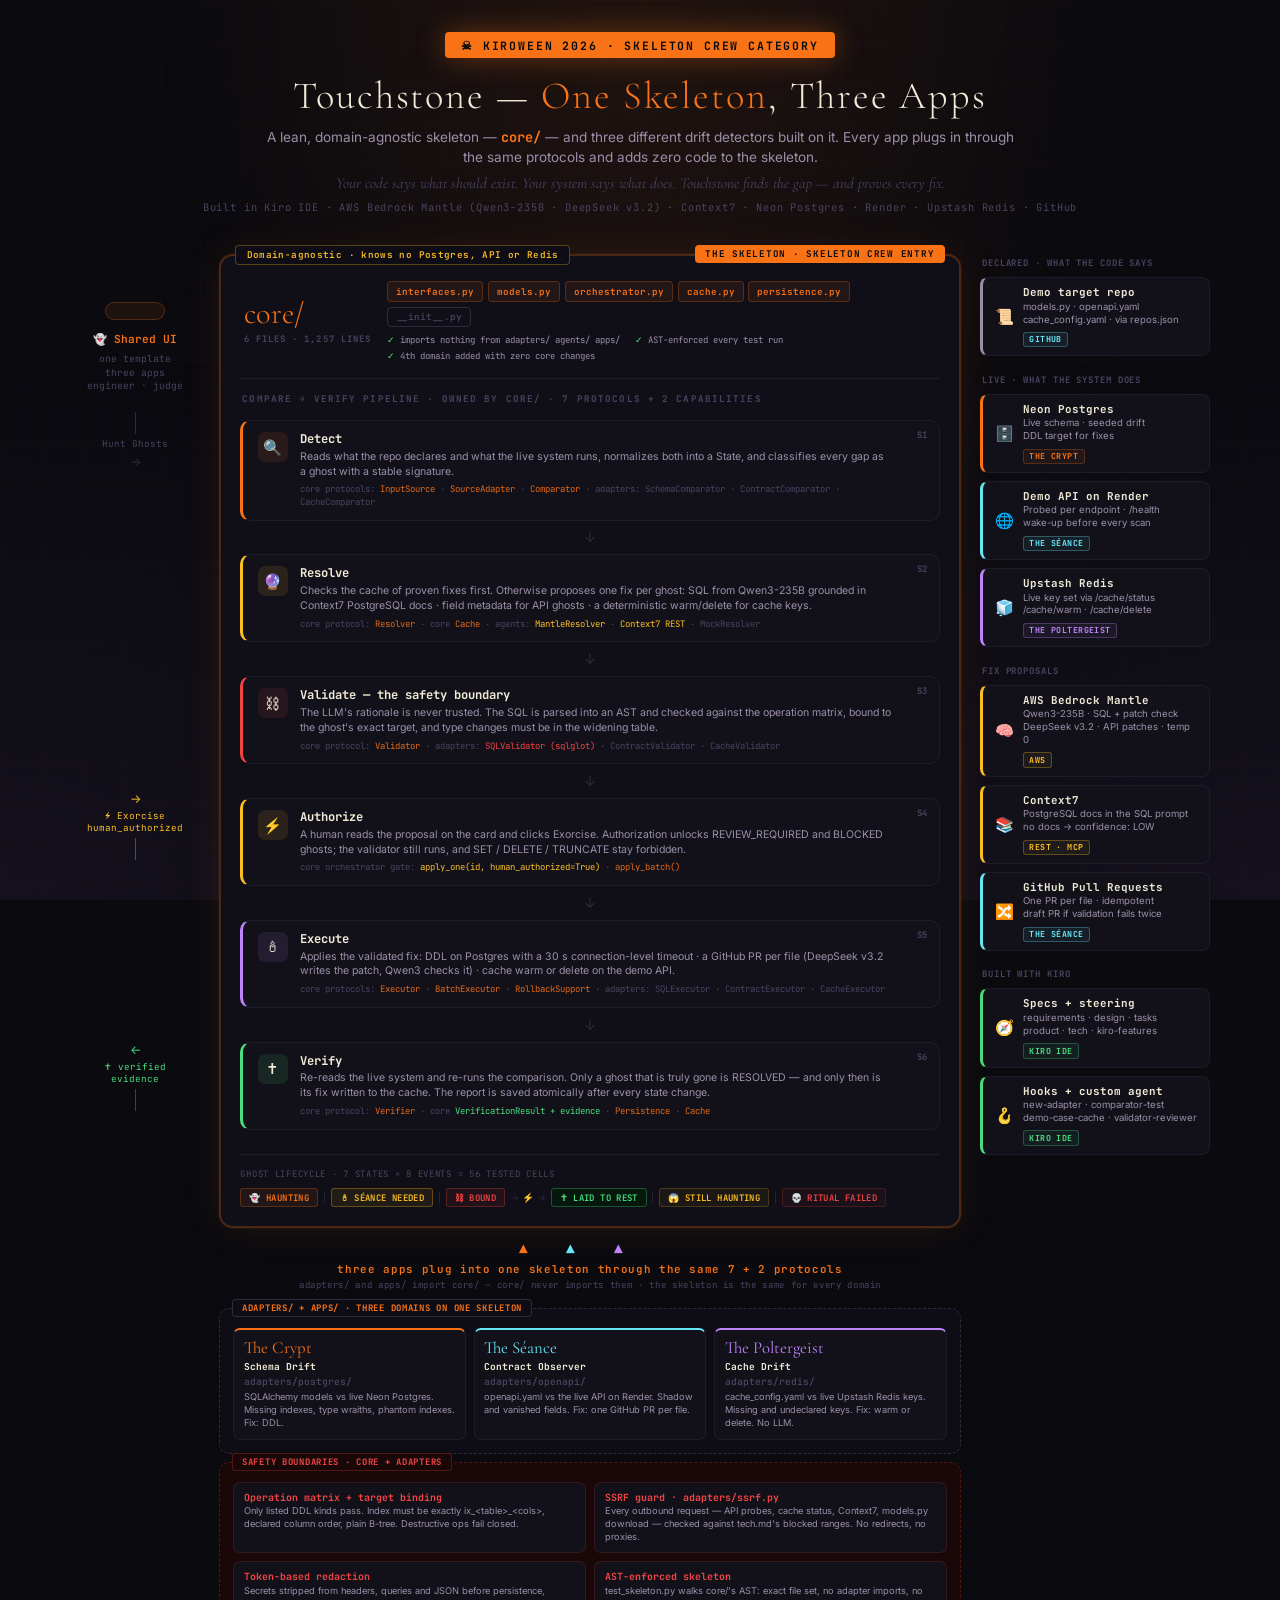
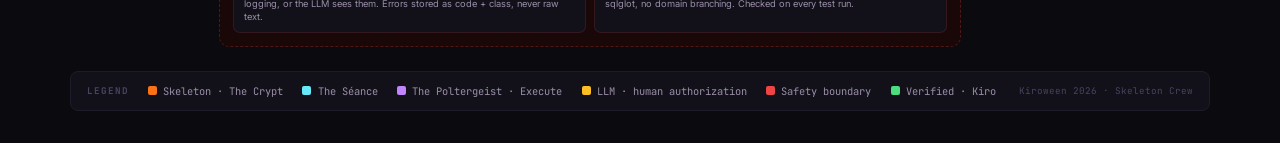
==== docs/architecture.html @ 399aed04 "feat(deploy): one Dockerfile per app, Render Blueprint, architecture diagram Each app has its own Do" ====
<!DOCTYPE html>
<html lang="en">
<head>
<meta charset="utf-8">
<title>Touchstone Architecture</title>
<link rel="stylesheet" href="https://fonts.googleapis.com/css2?family=JetBrains+Mono:wght@400;600;700&family=Cormorant+Garamond:wght@300;400&family=Inter:wght@400;500;600&display=swap">

<style>
  :root {
    /* Touchstone UI palette (apps/shared/ui/style.css) */
    --bg:            #0a0a0f;
    --bg-card:       #12111a;
    --bg-card-alt:   #0e0d15;
    --bg-pipeline:   #100f17;
    --border:        #1e1c2a;
    --border-accent: #2e2a3d;
    --text-primary:  #f0ead6;
    --text-secondary:#9b8fa8;
    --text-muted:    #4a4360;
    --pumpkin:       #f97316;
    --pumpkin-dim:   rgba(249,115,22,0.08);
    --pumpkin-mid:   rgba(249,115,22,0.25);
    --amber:         #fbbf24;
    --blood:         #ef4444;
    --blood-dim:     #1a0808;
    --spirit:        #4ade80;
    --spirit-dim:    #06180d;
    --seance:        #67e8f9;
    --polter:        #c084fc;
    --connector:     #2e2a3d;
    --font-mono:     'JetBrains Mono', 'Courier New', monospace;
    --font-sans:     'Inter', -apple-system, sans-serif;
    --font-display:  'Cormorant Garamond', Georgia, serif;
  }

  * { box-sizing: border-box; margin: 0; padding: 0; }

  body {
    background: var(--bg);
    color: var(--text-primary);
    font-family: var(--font-sans);
    padding: 2rem;
    min-height: 100svh;
  }

  /* faint grid + fog */
  body::before {
    content: '';
    position: fixed;
    inset: 0;
    background-image:
      linear-gradient(rgba(249,115,22,0.022) 1px, transparent 1px),
      linear-gradient(90deg, rgba(249,115,22,0.022) 1px, transparent 1px);
    background-size: 40px 40px;
    pointer-events: none;
  }
  body::after {
    content: '';
    position: fixed;
    inset: 0;
    background:
      radial-gradient(ellipse at 50% -10%, rgba(249,115,22,0.10), transparent 55%),
      radial-gradient(ellipse at 0% 100%, rgba(192,132,252,0.06), transparent 45%),
      radial-gradient(ellipse at 100% 100%, rgba(192,132,252,0.06), transparent 45%);
    pointer-events: none;
  }

  /* ── Header ── */
  .page-header { text-align: center; margin-bottom: 2.5rem; position: relative; z-index: 1; }
  .page-header h1 {
    font-family: var(--font-display);
    font-size: 2rem;
    font-weight: 300;
    letter-spacing: 0.05em;
  }
  .page-header h1 span { color: var(--pumpkin); }
  .page-header .tagline {
    font-family: var(--font-display);
    font-style: italic;
    font-size: 1rem;
    color: var(--text-secondary);
    margin-top: 0.3rem;
  }
  .page-header .sub {
    font-family: var(--font-mono);
    font-size: 0.65rem;
    color: var(--text-muted);
    margin-top: 0.5rem;
    letter-spacing: 0.08em;
  }

  /* ── Diagram grid ── */
  .diagram {
    display: grid;
    grid-template-columns: 130px 1fr 230px;
    align-items: start;
    max-width: 1140px;
    margin: 0 auto;
    position: relative;
    z-index: 1;
  }

  /* ── Entry column ── */
  .entry-col { display: flex; flex-direction: column; align-items: center; padding-top: 3rem; gap: 0.4rem; }

  .ghost-ring {
    width: 60px; height: 18px;
    border-radius: 100px;
    border: 1.5px solid var(--pumpkin-mid);
    position: relative;
    overflow: hidden;
    background: var(--pumpkin-dim);
  }
  .ghost-ring::before {
    content: '';
    position: absolute;
    top: -2px; left: -60%;
    width: 50%; height: calc(100% + 4px);
    background: linear-gradient(90deg, transparent, var(--pumpkin), transparent);
    filter: blur(1px);
    animation: sweep 2.5s ease-in-out infinite;
  }
  @keyframes sweep {
    0% { left: -60%; opacity: 0; } 15% { opacity: 1; } 85% { opacity: 1; } 100% { left: 110%; opacity: 0; }
  }
  @media (prefers-reduced-motion: reduce) { .ghost-ring::before { animation: none; left: 20%; opacity: 0.7; } }

  .entry-label { font-family: var(--font-mono); font-size: 0.7rem; font-weight: 600; color: var(--pumpkin); text-align: center; margin-top: 0.35rem; }
  .entry-sub { font-family: var(--font-mono); font-size: 0.6rem; color: var(--text-muted); text-align: center; max-width: 115px; line-height: 1.4; }

  .entry-arrow { display: flex; flex-direction: column; align-items: center; gap: 0.25rem; margin-top: 0.8rem; }
  .v-line { width: 1px; height: 22px; background: var(--connector); }
  .arrow-label { font-family: var(--font-mono); font-size: 0.58rem; color: var(--text-muted); text-align: center; }
  .arrow-tip { font-size: 0.75rem; color: var(--connector); }
  .entry-arrow.exorcise { margin-top: 19.75rem; }
  .entry-arrow.exorcise .arrow-label, .entry-arrow.exorcise .arrow-tip { color: var(--amber); }
  .entry-arrow.exorcise .v-line { background: var(--amber); opacity: 0.35; }
  .entry-arrow.returns { margin-top: 11rem; }
  .entry-arrow.returns .arrow-label, .entry-arrow.returns .arrow-tip { color: var(--spirit); }
  .entry-arrow.returns .v-line { background: var(--spirit); opacity: 0.35; }

  /* ── Pipeline column ── */
  .pipeline-col { padding: 0 1.2rem; }
  .pipeline-boundary {
    border: 2px solid var(--pumpkin-mid);
    border-radius: 14px;
    padding: 1.2rem;
    background: var(--bg-pipeline);
    position: relative;
    box-shadow: 0 0 0 1px rgba(249,115,22,0.06), 0 0 42px rgba(249,115,22,0.10);
  }

  /* ── Skeleton header (core/ is the Skeleton Crew entry) ── */
  .skeleton-head {
    display: grid;
    grid-template-columns: auto 1fr;
    gap: 1rem;
    align-items: center;
    padding: 0.4rem 0.2rem 1rem;
    margin-bottom: 0.9rem;
    border-bottom: 1px solid var(--border);
  }
  .skeleton-title { font-family: var(--font-display); font-size: 1.9rem; font-weight: 300; line-height: 1; color: var(--pumpkin); }
  .skeleton-title small { display: block; font-family: var(--font-mono); font-size: 0.56rem; font-weight: 700; color: var(--text-muted); letter-spacing: 0.12em; text-transform: uppercase; margin-top: 0.35rem; }
  .file-chips { display: flex; flex-wrap: wrap; gap: 0.3rem; }
  .file-chip {
    font-family: var(--font-mono); font-size: 0.58rem; font-weight: 600;
    padding: 0.2rem 0.5rem; border-radius: 4px;
    background: var(--pumpkin-dim); border: 1px solid var(--pumpkin-mid); color: var(--pumpkin);
  }
  .file-chip.dim { background: transparent; border-color: var(--border-accent); color: var(--text-muted); }
  .skeleton-proof { display: flex; flex-wrap: wrap; gap: 0.25rem 0.9rem; margin-top: 0.45rem; }
  .skeleton-proof span { font-family: var(--font-mono); font-size: 0.56rem; color: var(--text-secondary); }
  .skeleton-proof span::before { content: '✓ '; color: var(--spirit); }

  /* ── Plug-in connector between adapters and core ── */
  .plug {
    text-align: center;
    font-family: var(--font-mono); font-size: 0.6rem; font-weight: 600;
    color: var(--pumpkin); letter-spacing: 0.06em;
    padding: 0.55rem 0 0.45rem;
  }
  .plug small { display: block; color: var(--text-muted); font-weight: 400; margin-top: 0.15rem; }
  .plug { font-size: 0.68rem; padding: 0.7rem 0 0.55rem; }
  .plug-arrows { display: block; font-size: 0.9rem; letter-spacing: 2.4rem; margin-bottom: 0.25rem; }
  .plug-arrows i { font-style: normal; }

  /* ── Category ribbon + Skeleton Crew header ── */
  .category-ribbon {
    display: inline-block; margin-bottom: 0.9rem;
    font-family: var(--font-mono); font-size: 0.72rem; font-weight: 700;
    letter-spacing: 0.16em; text-transform: uppercase;
    color: #0a0a0f; background: var(--pumpkin);
    padding: 0.35rem 1rem; border-radius: 4px;
    box-shadow: 0 0 28px rgba(249,115,22,0.35);
  }
  .page-header h1 { font-size: 2.4rem; }
  .page-header .tagline {
    font-style: normal; font-family: var(--font-sans); font-size: 0.85rem;
    max-width: 760px; margin: 0.5rem auto 0; line-height: 1.5;
  }
  .page-header .tagline b { color: var(--pumpkin); font-family: var(--font-mono); font-weight: 700; }
  .page-header .pitch {
    font-family: var(--font-display); font-style: italic; font-size: 0.95rem;
    color: var(--text-muted); margin-top: 0.4rem;
  }
  .pipeline-badge {
    position: absolute; top: -11px; right: 14px;
    background: var(--pumpkin); color: #0a0a0f;
    font-family: var(--font-mono); font-size: 0.58rem; font-weight: 700;
    padding: 0.18rem 0.65rem; border-radius: 4px; letter-spacing: 0.08em;
  }
  .pipeline-sub-badge {
    position: absolute; top: -11px; left: 14px;
    background: var(--bg-card-alt); color: var(--amber);
    font-family: var(--font-mono); font-size: 0.58rem; font-weight: 600;
    padding: 0.18rem 0.65rem; border-radius: 4px;
    border: 1px solid rgba(251,191,36,0.3); letter-spacing: 0.04em;
  }
  .pipeline-label {
    font-family: var(--font-mono); font-size: 0.58rem; font-weight: 700;
    color: var(--text-muted); letter-spacing: 0.12em; text-transform: uppercase;
    margin-bottom: 0.9rem; padding-left: 2px;
  }
  .stages-stack { display: flex; flex-direction: column; gap: 0.5rem; }

  /* ── Stage cards ── */
  .stage-card {
    background: var(--bg-card);
    border: 1.5px solid var(--border);
    border-radius: 10px;
    padding: 0.7rem 0.9rem;
    display: flex; align-items: flex-start; gap: 0.75rem;
    position: relative;
  }
  .stage-card.detect   { border-left: 3px solid var(--pumpkin); }
  .stage-card.resolve  { border-left: 3px solid var(--amber); }
  .stage-card.validate { border-left: 3px solid var(--blood); }
  .stage-card.human    { border-left: 3px solid var(--amber); }
  .stage-card.execute  { border-left: 3px solid var(--polter); }
  .stage-card.verify   { border-left: 3px solid var(--spirit); }

  .stage-num {
    font-family: var(--font-mono); font-size: 0.56rem; font-weight: 700;
    color: var(--text-muted); position: absolute; top: 0.5rem; right: 0.7rem; letter-spacing: 0.04em;
  }
  .stage-icon {
    width: 30px; height: 30px; border-radius: 7px;
    display: flex; align-items: center; justify-content: center;
    font-size: 0.95rem; flex-shrink: 0;
  }
  .icon-detect   { background: rgba(249,115,22,0.10); }
  .icon-resolve  { background: rgba(251,191,36,0.10); }
  .icon-validate { background: rgba(239,68,68,0.10); }
  .icon-human    { background: rgba(251,191,36,0.10); }
  .icon-execute  { background: rgba(192,132,252,0.10); }
  .icon-verify   { background: rgba(74,222,128,0.10); }

  .stage-info { flex: 1; min-width: 0; padding-right: 2rem; }
  .stage-name { font-family: var(--font-mono); font-size: 0.76rem; font-weight: 700; line-height: 1.2; }
  .stage-desc { font-size: 0.66rem; color: var(--text-secondary); margin-top: 0.2rem; line-height: 1.4; }
  .stage-tools { font-family: var(--font-mono); font-size: 0.56rem; color: var(--text-muted); margin-top: 0.25rem; line-height: 1.4; }
  .stage-tools span   { color: var(--pumpkin); opacity: 0.9; }
  .stage-tools .amber { color: var(--amber); opacity: 1; }
  .stage-tools .blood { color: var(--blood); opacity: 1; }
  .stage-tools .spirit{ color: var(--spirit); opacity: 1; }

  .flow-arrow { text-align: center; color: var(--connector); font-size: 0.9rem; padding: 0.1rem 0; user-select: none; line-height: 1; }
  .flow-arrow.lbl { font-family: var(--font-mono); font-size: 0.58rem; color: var(--text-muted); }

  /* ── Apps boundary (three apps, one skeleton) ── */
  .apps-boundary {
    border: 1px dashed var(--border-accent);
    border-radius: 10px;
    padding: 0.8rem;
    background: var(--bg-card-alt);
    position: relative;
    margin-top: 0.5rem;
  }
  .boundary-badge {
    position: absolute; top: -10px; left: 12px;
    font-family: var(--font-mono); font-size: 0.56rem; font-weight: 700;
    padding: 0.15rem 0.55rem; border-radius: 3px;
    letter-spacing: 0.08em; text-transform: uppercase;
  }
  .apps-boundary .boundary-badge { background: var(--bg-card-alt); color: var(--pumpkin); border: 1px solid var(--border-accent); }
  .apps-row { display: grid; grid-template-columns: repeat(3, 1fr); gap: 0.5rem; margin-top: 0.4rem; }
  .app-box { background: var(--bg-card); border: 1px solid var(--border); border-radius: 7px; padding: 0.55rem 0.6rem; border-top: 2px solid; }
  .app-box.crypt  { border-top-color: var(--pumpkin); }
  .app-box.seance { border-top-color: var(--seance); }
  .app-box.polter { border-top-color: var(--polter); }
  .app-title { font-family: var(--font-display); font-size: 1.05rem; font-weight: 400; line-height: 1.1; }
  .app-box.crypt  .app-title { color: var(--pumpkin); }
  .app-box.seance .app-title { color: var(--seance); }
  .app-box.polter .app-title { color: var(--polter); }
  .app-name { font-family: var(--font-mono); font-size: 0.6rem; font-weight: 700; color: var(--text-primary); margin-top: 0.15rem; }
  .app-desc { font-size: 0.58rem; color: var(--text-secondary); margin-top: 0.2rem; line-height: 1.4; }

  /* ── Safety boundary ── */
  .safety-boundary {
    border: 1px dashed rgba(239,68,68,0.25);
    border-radius: 10px;
    padding: 0.8rem;
    background: var(--blood-dim);
    position: relative;
    margin-top: 0.5rem;
  }
  .safety-boundary .boundary-badge { background: var(--blood-dim); color: var(--blood); border: 1px solid rgba(239,68,68,0.25); }
  .safety-row { display: grid; grid-template-columns: 1fr 1fr; gap: 0.5rem; margin-top: 0.4rem; }
  .safety-box { background: var(--bg-card); border: 1px solid rgba(239,68,68,0.15); border-radius: 7px; padding: 0.5rem 0.6rem; }
  .safety-name { font-family: var(--font-mono); font-size: 0.62rem; font-weight: 700; color: var(--blood); }
  .safety-desc { font-size: 0.58rem; color: var(--text-secondary); margin-top: 0.1rem; line-height: 1.4; }

  /* ── State bar ── */
  .state-bar {
    margin-top: 1rem; padding-top: 0.85rem;
    border-top: 1px solid var(--border);
    display: flex; flex-wrap: wrap; gap: 0.3rem; align-items: center;
  }
  .state-bar-label {
    font-family: var(--font-mono); font-size: 0.56rem; color: var(--text-muted);
    letter-spacing: 0.08em; text-transform: uppercase; width: 100%; margin-bottom: 0.2rem;
  }
  .state-pill {
    font-family: var(--font-mono); font-size: 0.56rem; font-weight: 600;
    padding: 0.15rem 0.5rem; border-radius: 3px;
    background: var(--bg-card-alt); border: 1px solid var(--border);
    color: var(--text-muted); letter-spacing: 0.04em;
  }
  .state-pill.pending  { background: rgba(249,115,22,0.08); border-color: var(--pumpkin-mid); color: var(--pumpkin); }
  .state-pill.review   { background: rgba(251,191,36,0.08); border-color: rgba(251,191,36,0.3); color: var(--amber); }
  .state-pill.blocked  { background: rgba(239,68,68,0.08); border-color: rgba(239,68,68,0.3); color: var(--blood); }
  .state-pill.resolved { background: var(--spirit-dim); border-color: rgba(74,222,128,0.3); color: var(--spirit); }
  .state-pill.still    { background: rgba(251,191,36,0.05); border-color: rgba(251,191,36,0.2); color: var(--amber); }
  .state-pill.failed   { background: rgba(239,68,68,0.05); border-color: rgba(239,68,68,0.2); color: var(--blood); }
  .state-arrow { font-size: 0.6rem; color: var(--border-accent); }

  /* ── Services column ── */
  .tools-col { display: flex; flex-direction: column; gap: 0.5rem; padding-top: 0.2rem; }
  .tool-group-label {
    font-family: var(--font-mono); font-size: 0.56rem; font-weight: 700;
    letter-spacing: 0.1em; text-transform: uppercase; color: var(--text-muted);
    padding-left: 2px; margin-top: 0.6rem;
  }
  .tool-group-label:first-child { margin-top: 0; }
  .tool-card {
    background: var(--bg-card);
    border: 1.5px solid var(--border);
    border-radius: 8px;
    padding: 0.5rem 0.75rem;
    display: flex; align-items: center; gap: 0.55rem;
  }
  .tool-card.declared-t { border-left: 3px solid var(--text-secondary); }
  .tool-card.crypt-t    { border-left: 3px solid var(--pumpkin); }
  .tool-card.seance-t   { border-left: 3px solid var(--seance); }
  .tool-card.polter-t   { border-left: 3px solid var(--polter); }
  .tool-card.llm-t      { border-left: 3px solid var(--amber); }
  .tool-card.kiro-t     { border-left: 3px solid var(--spirit); }

  .tool-emoji { font-size: 0.95rem; flex-shrink: 0; }
  .tool-info  { min-width: 0; }
  .tool-name  { font-family: var(--font-mono); font-size: 0.68rem; font-weight: 700; line-height: 1.2; }
  .tool-desc  { font-size: 0.6rem; color: var(--text-secondary); line-height: 1.35; margin-top: 0.1rem; }
  .svc-badge {
    font-family: var(--font-mono); font-size: 0.52rem; font-weight: 700;
    border-radius: 3px; padding: 0.1rem 0.35rem; letter-spacing: 0.05em;
    display: inline-block; margin-top: 0.2rem; border: 1px solid;
  }
  .svc-badge.aws   { color: var(--amber);  background: rgba(251,191,36,0.06);  border-color: rgba(251,191,36,0.3); }
  .svc-badge.kiro  { color: var(--spirit); background: rgba(74,222,128,0.06);  border-color: rgba(74,222,128,0.3); }
  .svc-badge.app1  { color: var(--pumpkin);background: rgba(249,115,22,0.06);  border-color: var(--pumpkin-mid); }
  .svc-badge.app2  { color: var(--seance); background: rgba(103,232,249,0.06); border-color: rgba(103,232,249,0.3); }
  .svc-badge.app3  { color: var(--polter); background: rgba(192,132,252,0.06); border-color: rgba(192,132,252,0.3); }

  /* ── Legend ── */
  .legend {
    max-width: 1140px;
    margin: 1.5rem auto 0;
    display: flex; gap: 1.2rem; flex-wrap: wrap; align-items: center;
    padding: 0.75rem 1rem;
    background: var(--bg-card);
    border: 1px solid var(--border);
    border-radius: 8px;
    position: relative; z-index: 1;
  }
  .legend-title { font-family: var(--font-mono); font-size: 0.58rem; font-weight: 700; color: var(--text-muted); text-transform: uppercase; letter-spacing: 0.1em; }
  .legend-item  { display: flex; align-items: center; gap: 0.4rem; font-size: 0.65rem; color: var(--text-secondary); font-family: var(--font-mono); }
  .legend-dot   { width: 9px; height: 9px; border-radius: 2px; flex-shrink: 0; }
</style>
</head>
<body>

<div class="page-header">
  <div class="category-ribbon">☠ Kiroween 2026 · Skeleton Crew category</div>
  <h1>Touchstone — <span>One Skeleton</span>, Three Apps</h1>
  <div class="tagline">A lean, domain-agnostic skeleton — <b>core/</b> — and three different drift detectors built on it. Every app plugs in through the same protocols and adds zero code to the skeleton.</div>
  <div class="pitch">Your code says what should exist. Your system says what does. Touchstone finds the gap — and proves every fix.</div>
  <div class="sub">Built in Kiro IDE · AWS Bedrock Mantle (Qwen3-235B · DeepSeek v3.2) · Context7 · Neon Postgres · Render · Upstash Redis · GitHub</div>
</div>

<div class="diagram">

  <!-- ENTRY: human in the shared UI -->
  <div class="entry-col">
    <div class="ghost-ring"></div>
    <div class="entry-label">👻 Shared UI</div>
    <div class="entry-sub">one template<br>three apps<br>engineer · judge</div>

    <div class="entry-arrow">
      <div class="v-line"></div>
      <div class="arrow-label">Hunt Ghosts</div>
      <div class="arrow-tip">→</div>
    </div>

    <div class="entry-arrow exorcise">
      <div class="arrow-tip">→</div>
      <div class="arrow-label">⚡ Exorcise<br>human_authorized</div>
      <div class="v-line"></div>
    </div>

    <div class="entry-arrow returns">
      <div class="arrow-tip">←</div>
      <div class="arrow-label">✝ verified<br>evidence</div>
      <div class="v-line"></div>
    </div>
  </div>

  <!-- PIPELINE: the core/ skeleton -->
  <div class="pipeline-col">
    <div class="pipeline-boundary">
      <div class="pipeline-sub-badge">Domain-agnostic · knows no Postgres, API or Redis</div>
      <div class="pipeline-badge">THE SKELETON · SKELETON CREW ENTRY</div>

      <div class="skeleton-head">
        <div class="skeleton-title">core/<small>6 files · 1,257 lines</small></div>
        <div>
          <div class="file-chips">
            <span class="file-chip">interfaces.py</span>
            <span class="file-chip">models.py</span>
            <span class="file-chip">orchestrator.py</span>
            <span class="file-chip">cache.py</span>
            <span class="file-chip">persistence.py</span>
            <span class="file-chip dim">__init__.py</span>
          </div>
          <div class="skeleton-proof">
            <span>imports nothing from adapters/ agents/ apps/</span>
            <span>AST-enforced every test run</span>
            <span>4th domain added with zero core changes</span>
          </div>
        </div>
      </div>

      <div class="pipeline-label">Compare → Verify pipeline · owned by core/ · 7 protocols + 2 capabilities</div>

      <div class="stages-stack">

        <div class="stage-card detect">
          <div class="stage-num">S1</div>
          <div class="stage-icon icon-detect">🔍</div>
          <div class="stage-info">
            <div class="stage-name">Detect</div>
            <div class="stage-desc">Reads what the repo declares and what the live system runs, normalizes both into a State, and classifies every gap as a ghost with a stable signature.</div>
            <div class="stage-tools">core protocols: <span>InputSource</span> · <span>SourceAdapter</span> · <span>Comparator</span> · adapters: SchemaComparator · ContractComparator · CacheComparator</div>
          </div>
        </div>

        <div class="flow-arrow">↓</div>

        <div class="stage-card resolve">
          <div class="stage-num">S2</div>
          <div class="stage-icon icon-resolve">🔮</div>
          <div class="stage-info">
            <div class="stage-name">Resolve</div>
            <div class="stage-desc">Checks the cache of proven fixes first. Otherwise proposes one fix per ghost: SQL from Qwen3-235B grounded in Context7 PostgreSQL docs · field metadata for API ghosts · a deterministic warm/delete for cache keys.</div>
            <div class="stage-tools">core protocol: <span>Resolver</span> · core <span>Cache</span> · agents: <span class="amber">MantleResolver</span> · <span class="amber">Context7 REST</span> · MockResolver</div>
          </div>
        </div>

        <div class="flow-arrow">↓</div>

        <div class="stage-card validate">
          <div class="stage-num">S3</div>
          <div class="stage-icon icon-validate">⛓</div>
          <div class="stage-info">
            <div class="stage-name">Validate — the safety boundary</div>
            <div class="stage-desc">The LLM's rationale is never trusted. The SQL is parsed into an AST and checked against the operation matrix, bound to the ghost's exact target, and type changes must be in the widening table.</div>
            <div class="stage-tools">core protocol: <span>Validator</span> · adapters: <span class="blood">SQLValidator (sqlglot)</span> · ContractValidator · CacheValidator</div>
          </div>
        </div>

        <div class="flow-arrow">↓</div>

        <div class="stage-card human">
          <div class="stage-num">S4</div>
          <div class="stage-icon icon-human">⚡</div>
          <div class="stage-info">
            <div class="stage-name">Authorize</div>
            <div class="stage-desc">A human reads the proposal on the card and clicks Exorcise. Authorization unlocks REVIEW_REQUIRED and BLOCKED ghosts; the validator still runs, and SET / DELETE / TRUNCATE stay forbidden.</div>
            <div class="stage-tools">core orchestrator gate: <span class="amber">apply_one(id, human_authorized=True)</span> · <span>apply_batch()</span></div>
          </div>
        </div>

        <div class="flow-arrow">↓</div>

        <div class="stage-card execute">
          <div class="stage-num">S5</div>
          <div class="stage-icon icon-execute">🕯</div>
          <div class="stage-info">
            <div class="stage-name">Execute</div>
            <div class="stage-desc">Applies the validated fix: DDL on Postgres with a 30 s connection-level timeout · a GitHub PR per file (DeepSeek v3.2 writes the patch, Qwen3 checks it) · cache warm or delete on the demo API.</div>
            <div class="stage-tools">core protocols: <span>Executor</span> · <span>BatchExecutor</span> · <span>RollbackSupport</span> · adapters: SQLExecutor · ContractExecutor · CacheExecutor</div>
          </div>
        </div>

        <div class="flow-arrow">↓</div>

        <div class="stage-card verify">
          <div class="stage-num">S6</div>
          <div class="stage-icon icon-verify">✝</div>
          <div class="stage-info">
            <div class="stage-name">Verify</div>
            <div class="stage-desc">Re-reads the live system and re-runs the comparison. Only a ghost that is truly gone is RESOLVED — and only then is its fix written to the cache. The report is saved atomically after every state change.</div>
            <div class="stage-tools">core protocol: <span>Verifier</span> · core <span class="spirit">VerificationResult + evidence</span> · <span>Persistence</span> · <span>Cache</span></div>
          </div>
        </div>

        <!-- Ghost states -->
        <div class="state-bar">
          <div class="state-bar-label">Ghost lifecycle · 7 states × 8 events = 56 tested cells</div>
          <span class="state-pill pending">👻 HAUNTING</span>
          <span class="state-arrow">|</span>
          <span class="state-pill review">🕯 SÉANCE NEEDED</span>
          <span class="state-arrow">|</span>
          <span class="state-pill blocked">⛓ BOUND</span>
          <span class="state-arrow">→ ⚡ →</span>
          <span class="state-pill resolved">✝ LAID TO REST</span>
          <span class="state-arrow">|</span>
          <span class="state-pill still">😱 STILL HAUNTING</span>
          <span class="state-arrow">|</span>
          <span class="state-pill failed">💀 RITUAL FAILED</span>
        </div>

      </div>
    </div>

    <div class="plug"><span class="plug-arrows"><i style="color:var(--pumpkin)">▲</i><i style="color:var(--seance)">▲</i><i style="color:var(--polter)">▲</i></span>three apps plug into one skeleton through the same 7 + 2 protocols<small>adapters/ and apps/ import core/ — core/ never imports them · the skeleton is the same for every domain</small></div>

    <!-- Three apps, one skeleton -->
    <div class="apps-boundary">
      <div class="boundary-badge">adapters/ + apps/ · three domains on one skeleton</div>
      <div class="apps-row">
        <div class="app-box crypt">
          <div class="app-title">The Crypt</div>
          <div class="app-name">Schema Drift</div><div class="app-name" style="color:var(--text-muted);font-weight:600;">adapters/postgres/</div>
          <div class="app-desc">SQLAlchemy models vs live Neon Postgres. Missing indexes, type wraiths, phantom indexes. Fix: DDL.</div>
        </div>
        <div class="app-box seance">
          <div class="app-title">The Séance</div>
          <div class="app-name">Contract Observer</div><div class="app-name" style="color:var(--text-muted);font-weight:600;">adapters/openapi/</div>
          <div class="app-desc">openapi.yaml vs the live API on Render. Shadow and vanished fields. Fix: one GitHub PR per file.</div>
        </div>
        <div class="app-box polter">
          <div class="app-title">The Poltergeist</div>
          <div class="app-name">Cache Drift</div><div class="app-name" style="color:var(--text-muted);font-weight:600;">adapters/redis/</div>
          <div class="app-desc">cache_config.yaml vs live Upstash Redis keys. Missing and undeclared keys. Fix: warm or delete. No LLM.</div>
        </div>
      </div>
    </div>

    <!-- Safety -->
    <div class="safety-boundary">
      <div class="boundary-badge">Safety boundaries · core + adapters</div>
      <div class="safety-row">
        <div class="safety-box">
          <div class="safety-name">Operation matrix + target binding</div>
          <div class="safety-desc">Only listed DDL kinds pass. Index must be exactly ix_&lt;table&gt;_&lt;cols&gt;, declared column order, plain B-tree. Destructive ops fail closed.</div>
        </div>
        <div class="safety-box">
          <div class="safety-name">SSRF guard · adapters/ssrf.py</div>
          <div class="safety-desc">Every outbound request — API probes, cache status, Context7, models.py download — checked against tech.md's blocked ranges. No redirects, no proxies.</div>
        </div>
        <div class="safety-box">
          <div class="safety-name">Token-based redaction</div>
          <div class="safety-desc">Secrets stripped from headers, queries and JSON before persistence, logging, or the LLM sees them. Errors stored as code + class, never raw text.</div>
        </div>
        <div class="safety-box">
          <div class="safety-name">AST-enforced skeleton</div>
          <div class="safety-desc">test_skeleton.py walks core/'s AST: exact file set, no adapter imports, no sqlglot, no domain branching. Checked on every test run.</div>
        </div>
      </div>
    </div>

  </div>

  <!-- SERVICES -->
  <div class="tools-col">

    <div class="tool-group-label">Declared · what the code says</div>

    <div class="tool-card declared-t">
      <div class="tool-emoji">📜</div>
      <div class="tool-info">
        <div class="tool-name">Demo target repo</div>
        <div class="tool-desc">models.py · openapi.yaml<br>cache_config.yaml · via repos.json</div>
        <div class="svc-badge app2">GITHUB</div>
      </div>
    </div>

    <div class="tool-group-label">Live · what the system does</div>

    <div class="tool-card crypt-t">
      <div class="tool-emoji">🗄️</div>
      <div class="tool-info">
        <div class="tool-name">Neon Postgres</div>
        <div class="tool-desc">Live schema · seeded drift<br>DDL target for fixes</div>
        <div class="svc-badge app1">THE CRYPT</div>
      </div>
    </div>

    <div class="tool-card seance-t">
      <div class="tool-emoji">🌐</div>
      <div class="tool-info">
        <div class="tool-name">Demo API on Render</div>
        <div class="tool-desc">Probed per endpoint · /health<br>wake-up before every scan</div>
        <div class="svc-badge app2">THE SÉANCE</div>
      </div>
    </div>

    <div class="tool-card polter-t">
      <div class="tool-emoji">🧊</div>
      <div class="tool-info">
        <div class="tool-name">Upstash Redis</div>
        <div class="tool-desc">Live key set via /cache/status<br>/cache/warm · /cache/delete</div>
        <div class="svc-badge app3">THE POLTERGEIST</div>
      </div>
    </div>

    <div class="tool-group-label">Fix proposals</div>

    <div class="tool-card llm-t">
      <div class="tool-emoji">🧠</div>
      <div class="tool-info">
        <div class="tool-name">AWS Bedrock Mantle</div>
        <div class="tool-desc">Qwen3-235B · SQL + patch check<br>DeepSeek v3.2 · API patches · temp 0</div>
        <div class="svc-badge aws">AWS</div>
      </div>
    </div>

    <div class="tool-card llm-t">
      <div class="tool-emoji">📚</div>
      <div class="tool-info">
        <div class="tool-name">Context7</div>
        <div class="tool-desc">PostgreSQL docs in the SQL prompt<br>no docs → confidence: LOW</div>
        <div class="svc-badge aws">REST · MCP</div>
      </div>
    </div>

    <div class="tool-card seance-t">
      <div class="tool-emoji">🔀</div>
      <div class="tool-info">
        <div class="tool-name">GitHub Pull Requests</div>
        <div class="tool-desc">One PR per file · idempotent<br>draft PR if validation fails twice</div>
        <div class="svc-badge app2">THE SÉANCE</div>
      </div>
    </div>

    <div class="tool-group-label">Built with Kiro</div>

    <div class="tool-card kiro-t">
      <div class="tool-emoji">🧭</div>
      <div class="tool-info">
        <div class="tool-name">Specs + steering</div>
        <div class="tool-desc">requirements · design · tasks<br>product · tech · kiro-features</div>
        <div class="svc-badge kiro">KIRO IDE</div>
      </div>
    </div>

    <div class="tool-card kiro-t">
      <div class="tool-emoji">🪝</div>
      <div class="tool-info">
        <div class="tool-name">Hooks + custom agent</div>
        <div class="tool-desc">new-adapter · comparator-test<br>demo-case-cache · validator-reviewer</div>
        <div class="svc-badge kiro">KIRO IDE</div>
      </div>
    </div>

  </div>

</div>

<!-- Legend -->
<div class="legend">
  <span class="legend-title">Legend</span>
  <div class="legend-item"><div class="legend-dot" style="background:var(--pumpkin);"></div>Skeleton · The Crypt</div>
  <div class="legend-item"><div class="legend-dot" style="background:var(--seance);"></div>The Séance</div>
  <div class="legend-item"><div class="legend-dot" style="background:var(--polter);"></div>The Poltergeist · Execute</div>
  <div class="legend-item"><div class="legend-dot" style="background:var(--amber);"></div>LLM · human authorization</div>
  <div class="legend-item"><div class="legend-dot" style="background:var(--blood);"></div>Safety boundary</div>
  <div class="legend-item"><div class="legend-dot" style="background:var(--spirit);"></div>Verified · Kiro</div>
  <div class="legend-item" style="margin-left:auto;">
    <span style="font-family:var(--font-mono);font-size:0.58rem;color:var(--text-muted);">Kiroween 2026 · Skeleton Crew</span>
  </div>
</div>

</body>
</html>
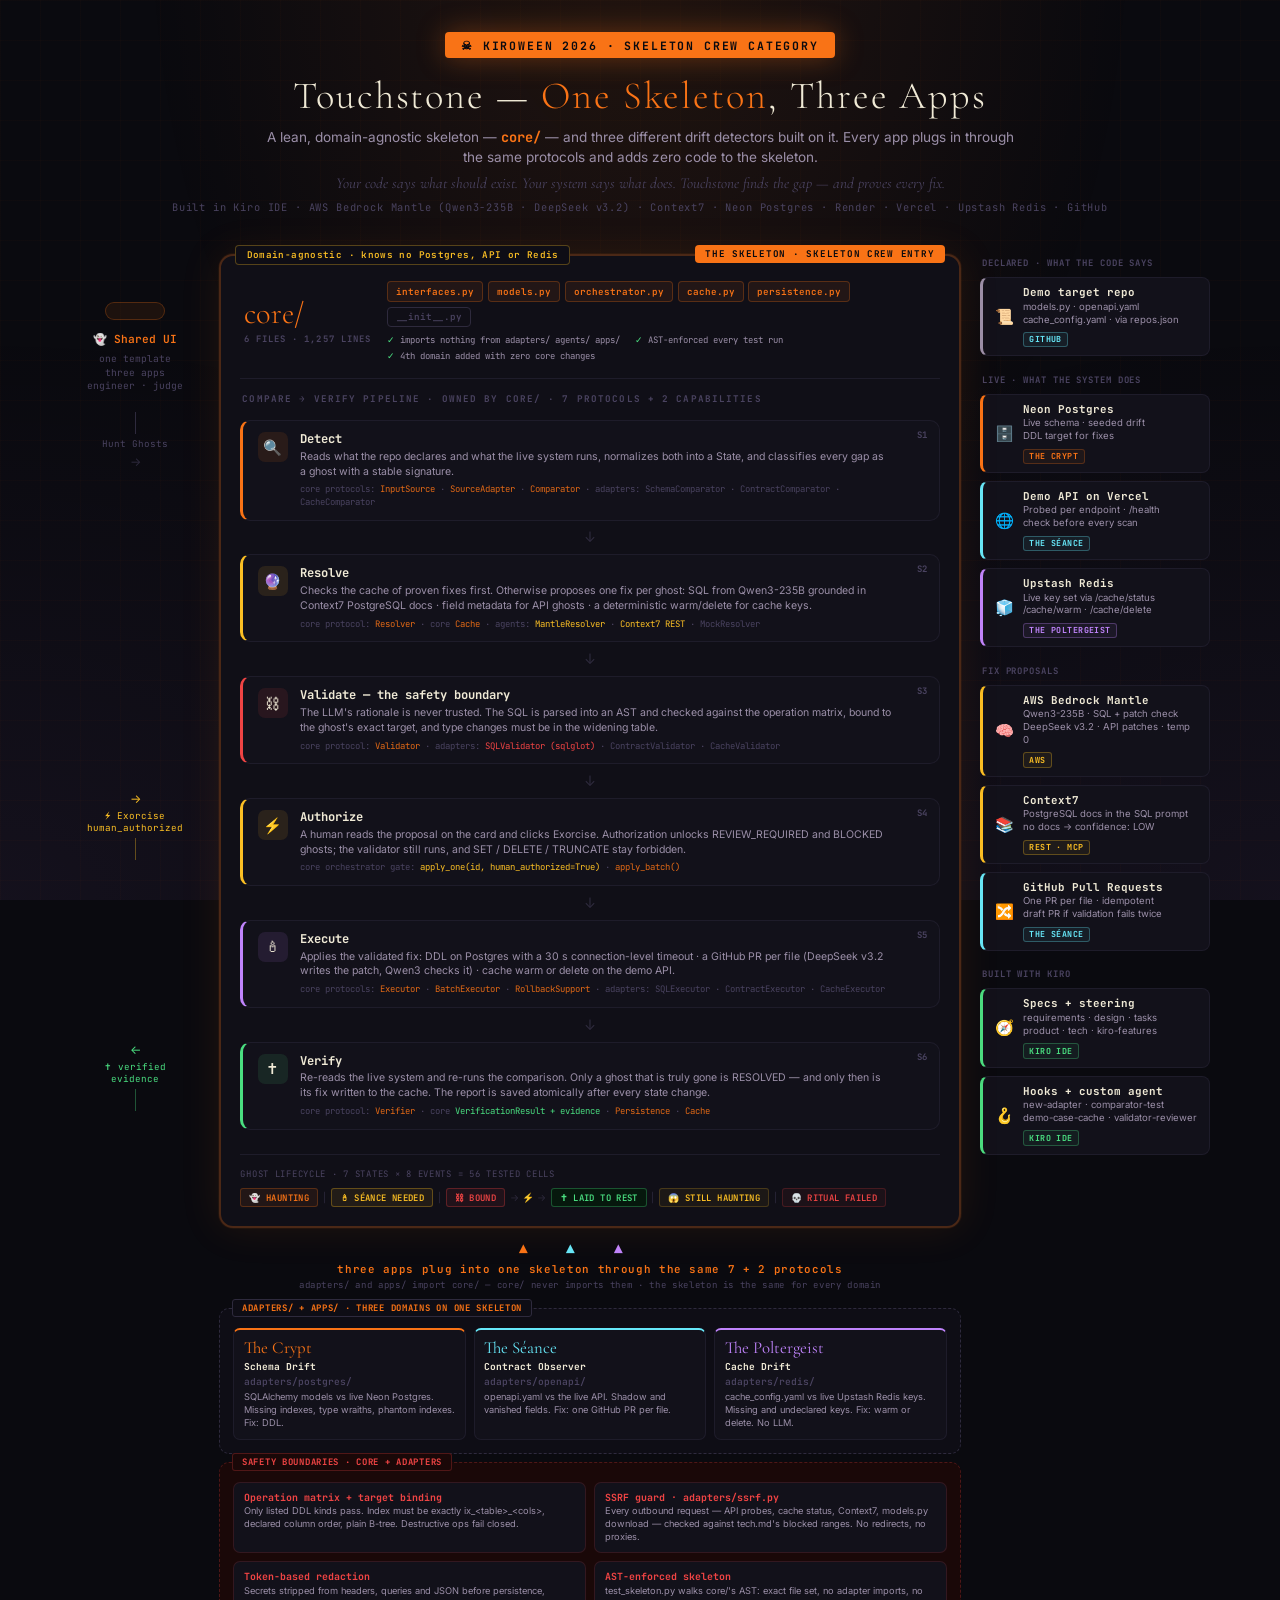
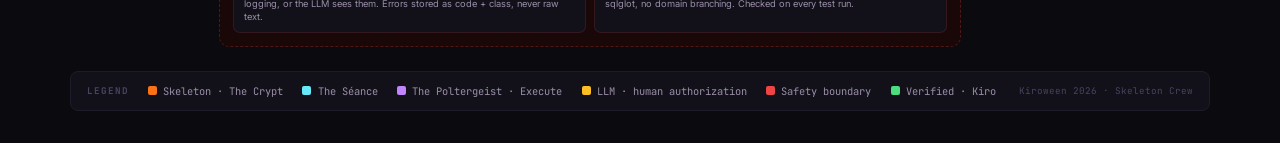
==== commit 02437bc4: "docs: demo API is on Vercel in the architecture diagram and README" ====
--- a/docs/architecture.html
+++ b/docs/architecture.html
@@ -395,7 +395,7 @@
   <h1>Touchstone — <span>One Skeleton</span>, Three Apps</h1>
   <div class="tagline">A lean, domain-agnostic skeleton — <b>core/</b> — and three different drift detectors built on it. Every app plugs in through the same protocols and adds zero code to the skeleton.</div>
   <div class="pitch">Your code says what should exist. Your system says what does. Touchstone finds the gap — and proves every fix.</div>
-  <div class="sub">Built in Kiro IDE · AWS Bedrock Mantle (Qwen3-235B · DeepSeek v3.2) · Context7 · Neon Postgres · Render · Upstash Redis · GitHub</div>
+  <div class="sub">Built in Kiro IDE · AWS Bedrock Mantle (Qwen3-235B · DeepSeek v3.2) · Context7 · Neon Postgres · Render · Vercel · Upstash Redis · GitHub</div>
 </div>
 
 <div class="diagram">
@@ -557,7 +557,7 @@
         <div class="app-box seance">
           <div class="app-title">The Séance</div>
           <div class="app-name">Contract Observer</div><div class="app-name" style="color:var(--text-muted);font-weight:600;">adapters/openapi/</div>
-          <div class="app-desc">openapi.yaml vs the live API on Render. Shadow and vanished fields. Fix: one GitHub PR per file.</div>
+          <div class="app-desc">openapi.yaml vs the live API. Shadow and vanished fields. Fix: one GitHub PR per file.</div>
         </div>
         <div class="app-box polter">
           <div class="app-title">The Poltergeist</div>
@@ -620,8 +620,8 @@
     <div class="tool-card seance-t">
       <div class="tool-emoji">🌐</div>
       <div class="tool-info">
-        <div class="tool-name">Demo API on Render</div>
-        <div class="tool-desc">Probed per endpoint · /health<br>wake-up before every scan</div>
+        <div class="tool-name">Demo API on Vercel</div>
+        <div class="tool-desc">Probed per endpoint · /health<br>check before every scan</div>
         <div class="svc-badge app2">THE SÉANCE</div>
       </div>
     </div>
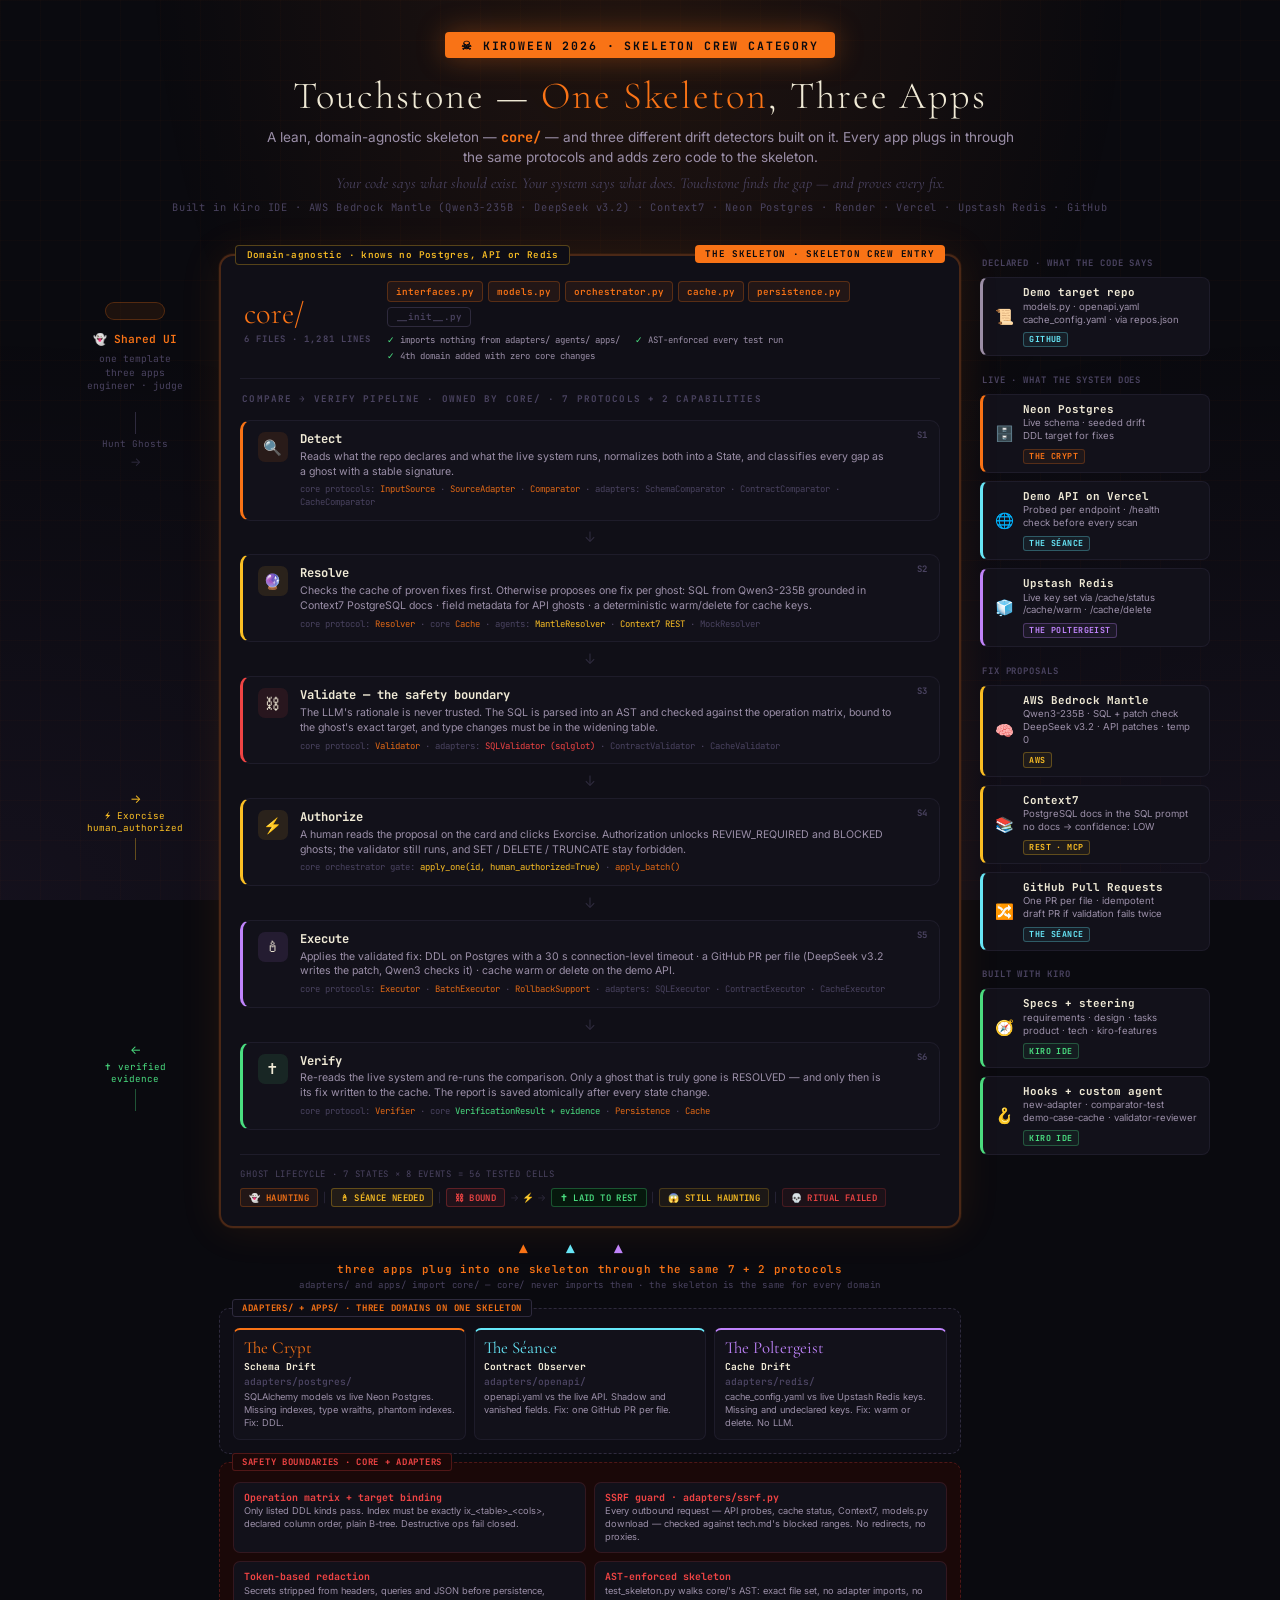
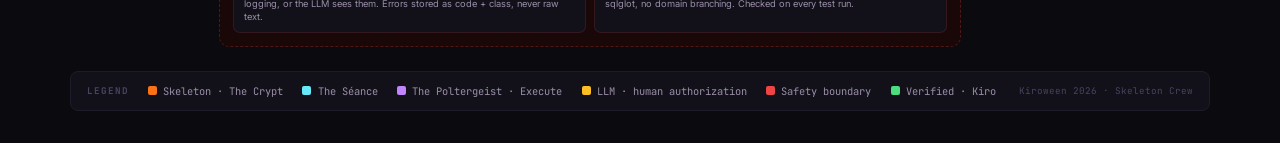
==== commit ad4ee3c1: "docs(kiro): steering matches the code (domain-free core, verified hooks, dev-time reviewer); commit " ====
--- a/docs/architecture.html
+++ b/docs/architecture.html
@@ -432,7 +432,7 @@
       <div class="pipeline-badge">THE SKELETON · SKELETON CREW ENTRY</div>
 
       <div class="skeleton-head">
-        <div class="skeleton-title">core/<small>6 files · 1,257 lines</small></div>
+        <div class="skeleton-title">core/<small>6 files · 1,281 lines</small></div>
         <div>
           <div class="file-chips">
             <span class="file-chip">interfaces.py</span>
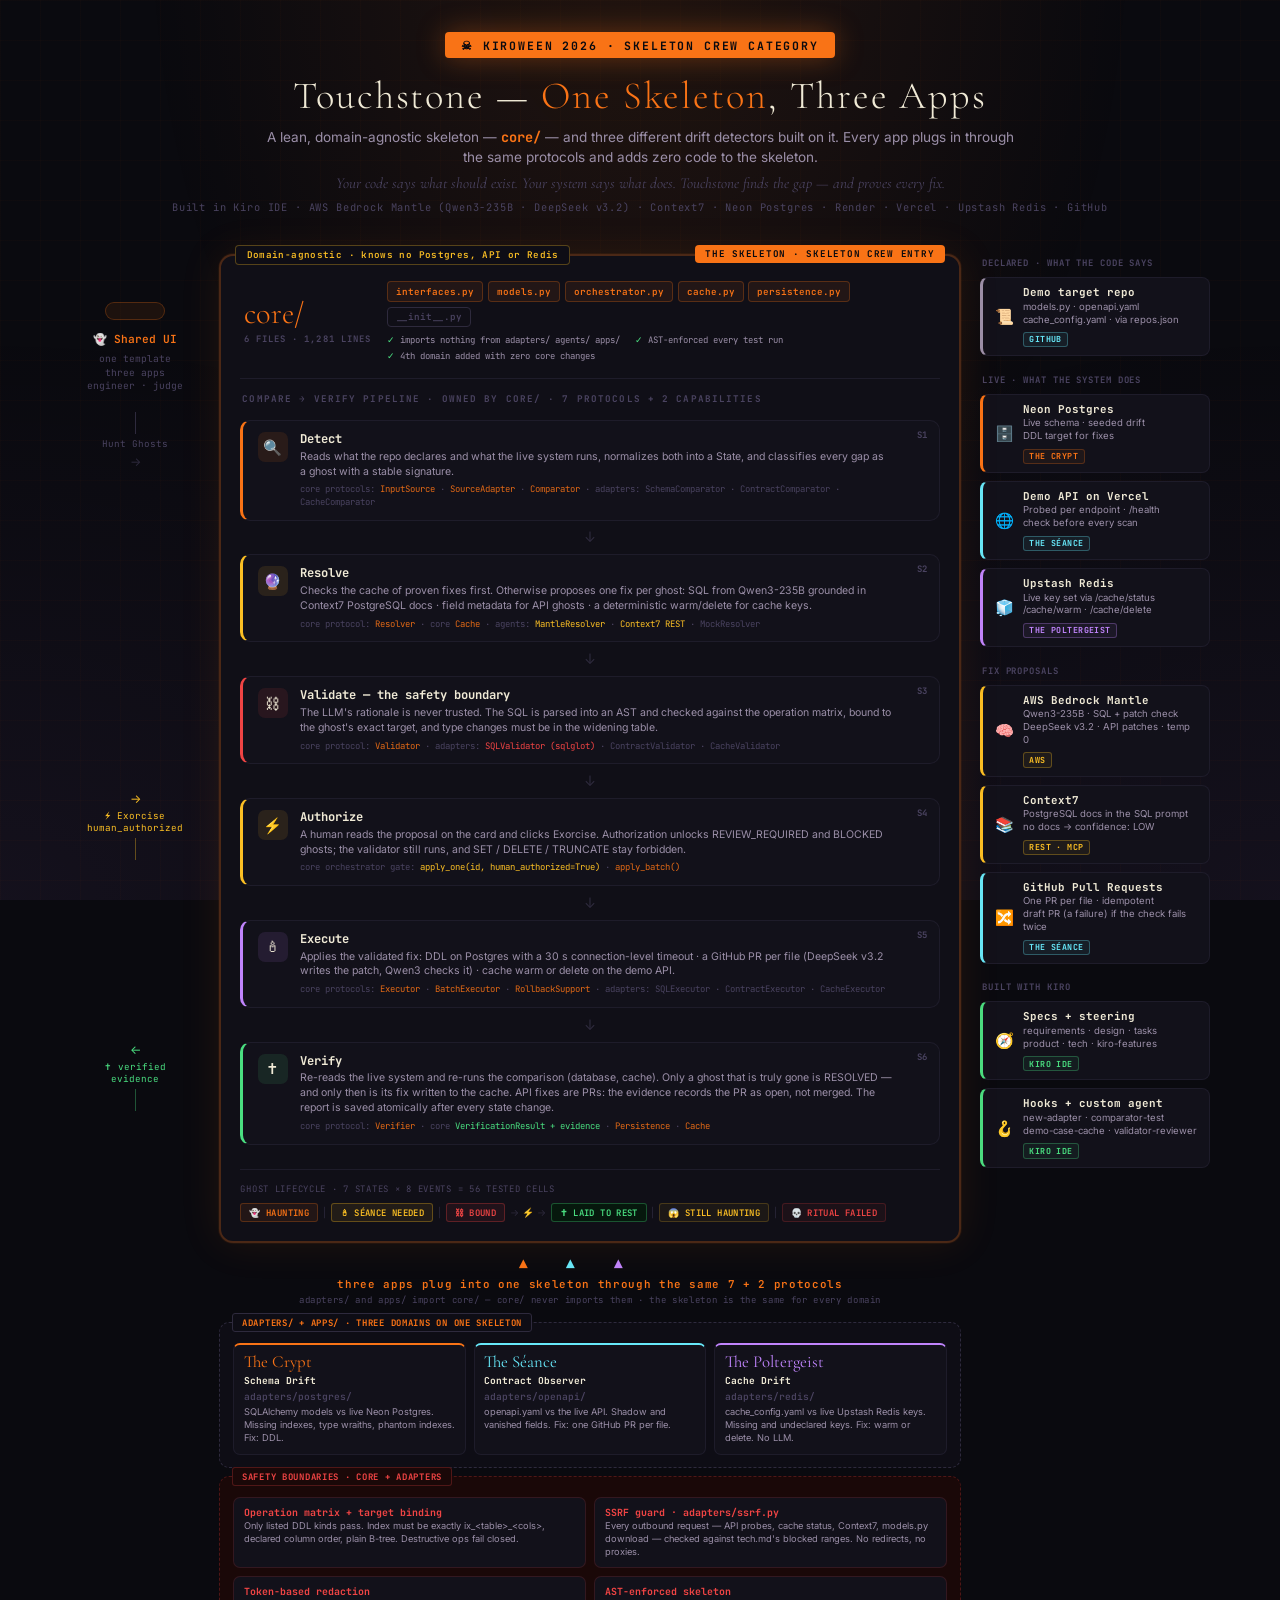
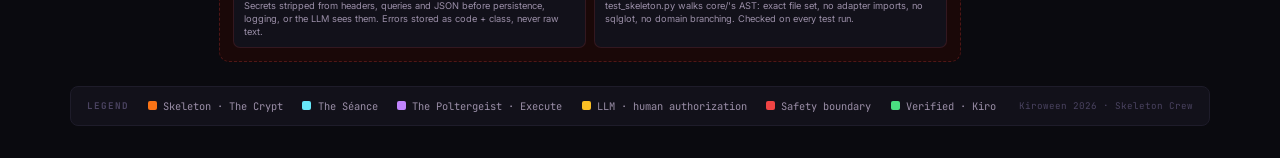
==== commit 5576ba00: "docs: two-stage API validation, batch gate, draft PR as failure, API verification is PR-open; spec t" ====
--- a/docs/architecture.html
+++ b/docs/architecture.html
@@ -519,7 +519,7 @@
           <div class="stage-icon icon-verify">✝</div>
           <div class="stage-info">
             <div class="stage-name">Verify</div>
-            <div class="stage-desc">Re-reads the live system and re-runs the comparison. Only a ghost that is truly gone is RESOLVED — and only then is its fix written to the cache. The report is saved atomically after every state change.</div>
+            <div class="stage-desc">Re-reads the live system and re-runs the comparison (database, cache). Only a ghost that is truly gone is RESOLVED — and only then is its fix written to the cache. API fixes are PRs: the evidence records the PR as open, not merged. The report is saved atomically after every state change.</div>
             <div class="stage-tools">core protocol: <span>Verifier</span> · core <span class="spirit">VerificationResult + evidence</span> · <span>Persistence</span> · <span>Cache</span></div>
           </div>
         </div>
@@ -659,7 +659,7 @@
       <div class="tool-emoji">🔀</div>
       <div class="tool-info">
         <div class="tool-name">GitHub Pull Requests</div>
-        <div class="tool-desc">One PR per file · idempotent<br>draft PR if validation fails twice</div>
+        <div class="tool-desc">One PR per file · idempotent<br>draft PR (a failure) if the check fails twice</div>
         <div class="svc-badge app2">THE SÉANCE</div>
       </div>
     </div>
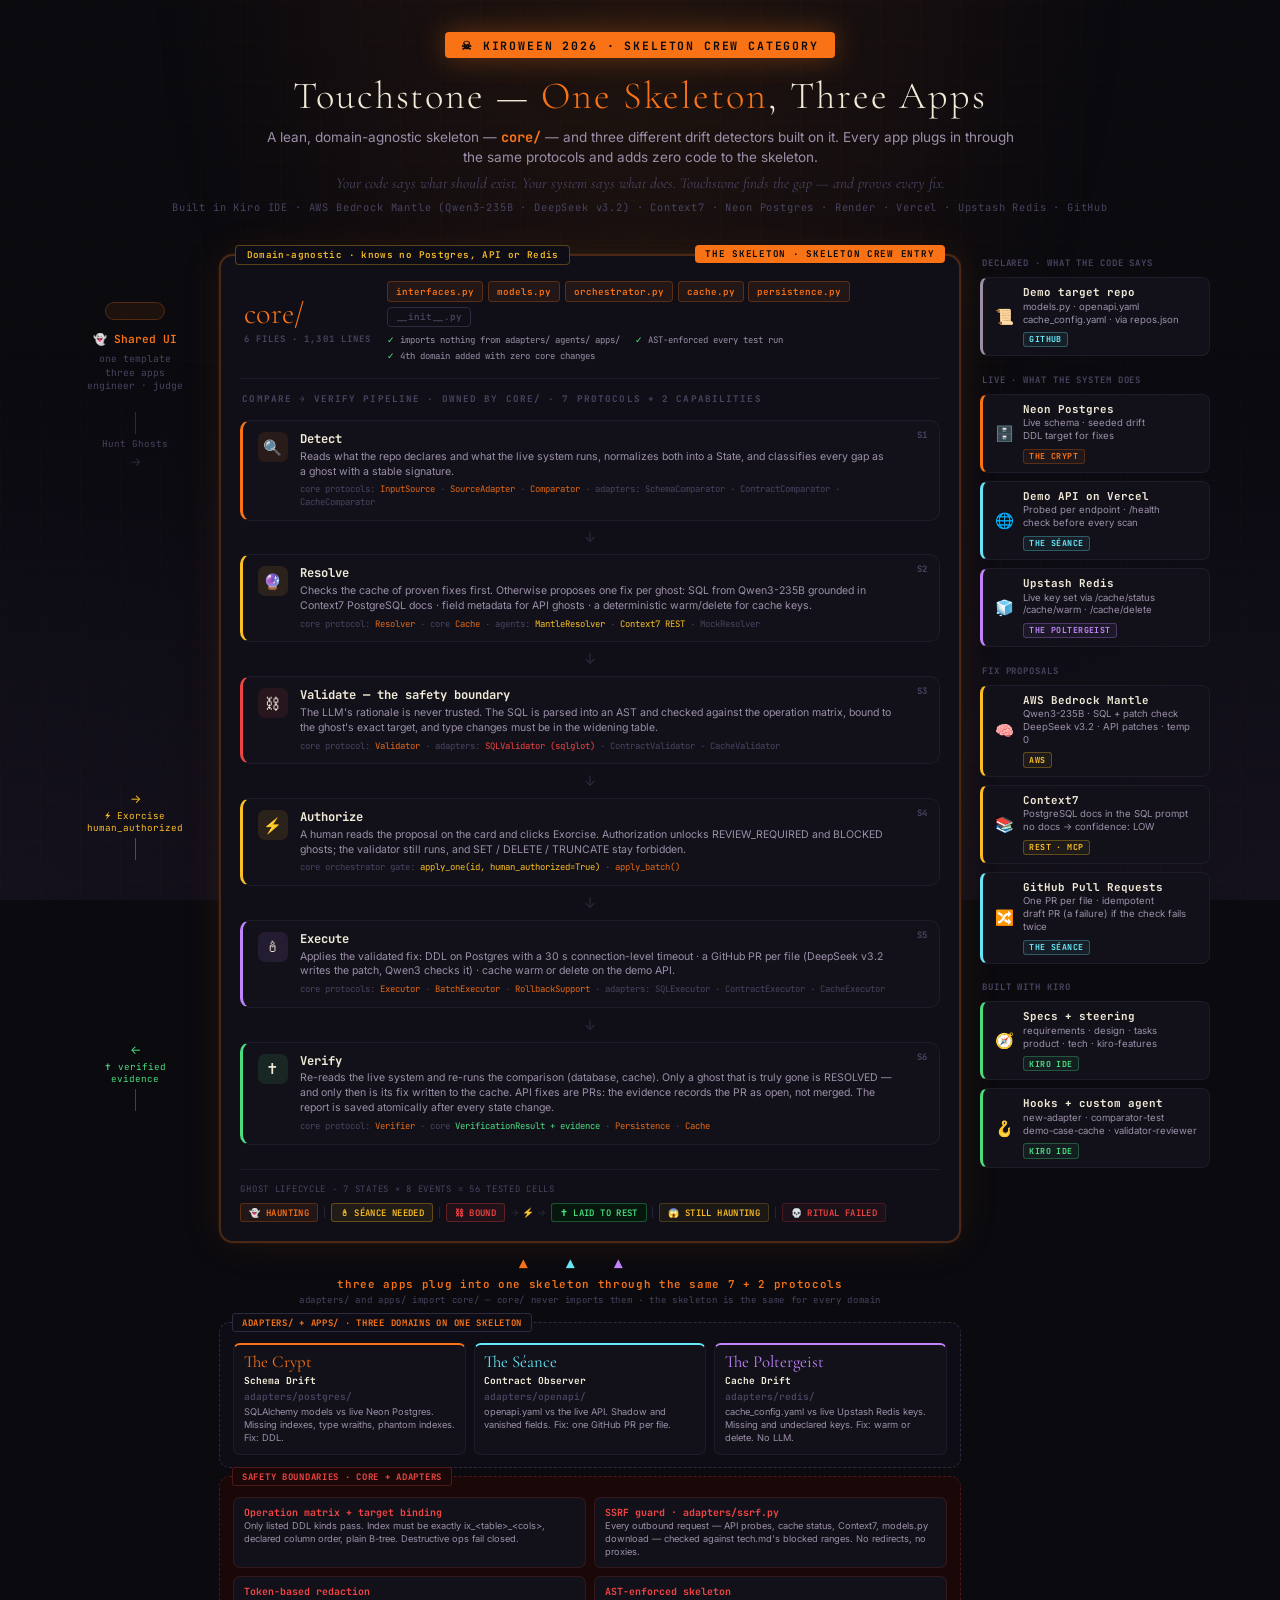
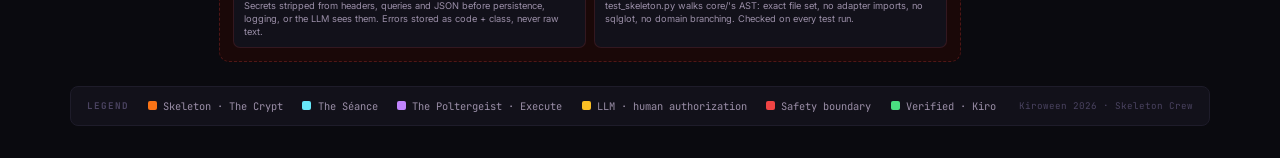
==== commit 911d10eb: "docs: close submission tasks (13.x); current test counts; core/ 1,301 lines; drop stale freeze claim" ====
--- a/docs/architecture.html
+++ b/docs/architecture.html
@@ -432,7 +432,7 @@
       <div class="pipeline-badge">THE SKELETON · SKELETON CREW ENTRY</div>
 
       <div class="skeleton-head">
-        <div class="skeleton-title">core/<small>6 files · 1,281 lines</small></div>
+        <div class="skeleton-title">core/<small>6 files · 1,301 lines</small></div>
         <div>
           <div class="file-chips">
             <span class="file-chip">interfaces.py</span>
